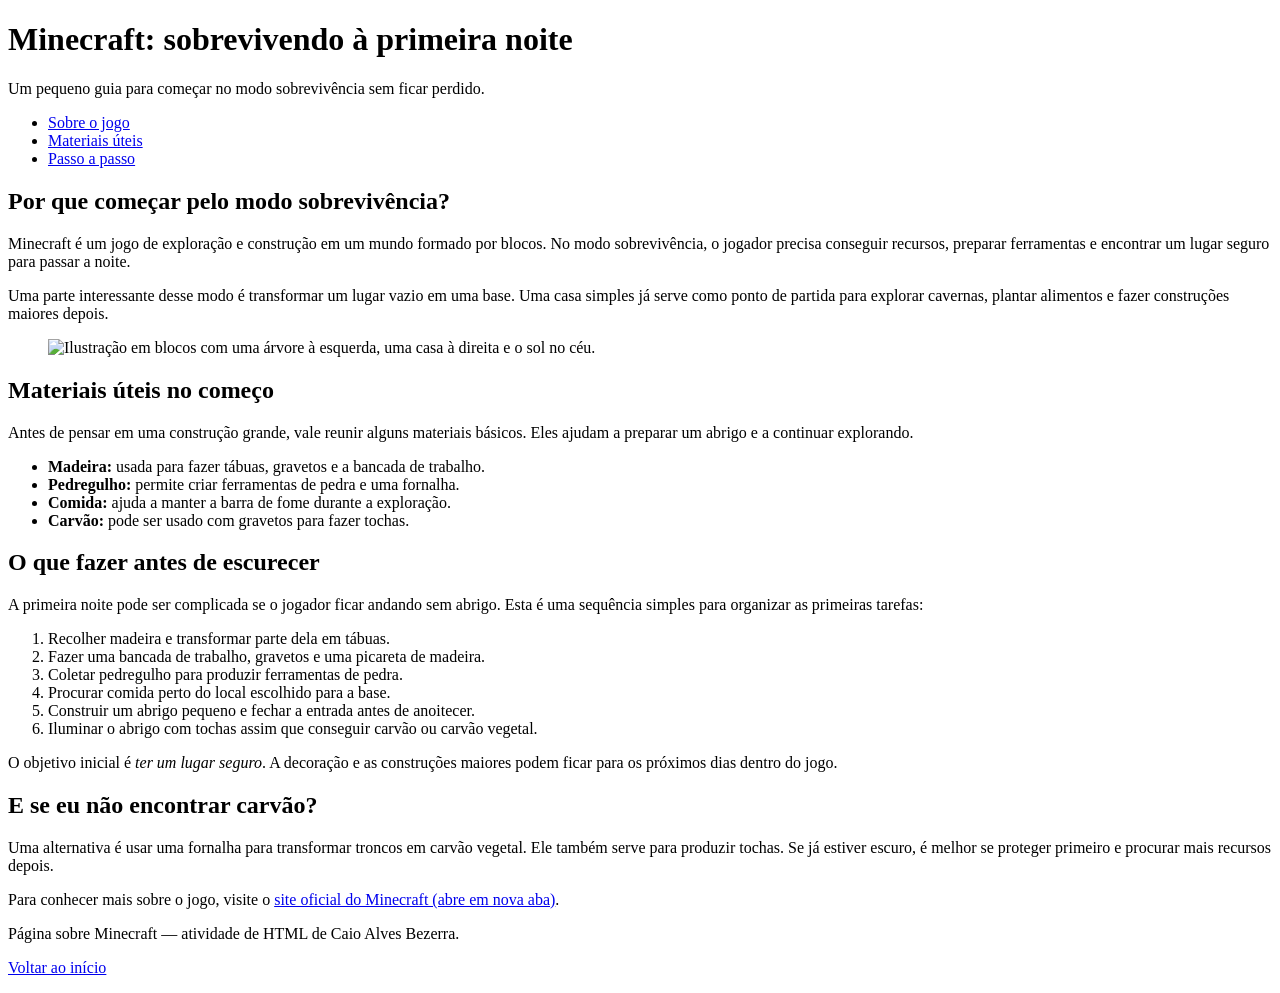
==== index.html @ b1d9fc64 "Add files via upload" ====
<!DOCTYPE html>
<html lang="pt-BR">
<head>
    <!-- Informações da página e ícone da aba do navegador. -->
    <meta charset="UTF-8">
    <meta name="viewport" content="width=device-width, initial-scale=1.0">
    <title>Minecraft: sobrevivendo à primeira noite</title>
    <link rel="shortcut icon" href="favicon.ico" type="image/x-icon">
</head>
<body>
    <header id="inicio">
        <h1>Minecraft: sobrevivendo à primeira noite</h1>
        <p>Um pequeno guia para começar no modo sobrevivência sem ficar perdido.</p>

        <!-- Os links levam para as seções dentro da própria página. -->
        <nav>
            <ul>
                <li><a href="#sobre">Sobre o jogo</a></li>
                <li><a href="#materiais">Materiais úteis</a></li>
                <li><a href="#primeira-noite">Passo a passo</a></li>
            </ul>
        </nav>
    </header>

    <main>
        <article>
            <section id="sobre">
                <h2>Por que começar pelo modo sobrevivência?</h2>
                <p>
                    Minecraft é um jogo de exploração e construção em um mundo formado por blocos.
                    No modo sobrevivência, o jogador precisa conseguir recursos, preparar ferramentas
                    e encontrar um lugar seguro para passar a noite.
                </p>
                <p>
                    Uma parte interessante desse modo é transformar um lugar vazio em uma base.
                    Uma casa simples já serve como ponto de partida para explorar cavernas,
                    plantar alimentos e fazer construções maiores depois.
                </p>

                <!-- A imagem está na pasta imagens e tem uma descrição alternativa. -->
                <figure>
                    <img src="imagens/paisagem.png" alt="Ilustração em blocos com uma árvore à esquerda, uma casa à direita e o sol no céu.">
                </figure>
            </section>

            <section id="materiais">
                <h2>Materiais úteis no começo</h2>
                <p>
                    Antes de pensar em uma construção grande, vale reunir alguns materiais básicos.
                    Eles ajudam a preparar um abrigo e a continuar explorando.
                </p>

                <!-- Lista não ordenada: materiais sem uma sequência obrigatória. -->
                <ul>
                    <li><strong>Madeira:</strong> usada para fazer tábuas, gravetos e a bancada de trabalho.</li>
                    <li><strong>Pedregulho:</strong> permite criar ferramentas de pedra e uma fornalha.</li>
                    <li><strong>Comida:</strong> ajuda a manter a barra de fome durante a exploração.</li>
                    <li><strong>Carvão:</strong> pode ser usado com gravetos para fazer tochas.</li>
                </ul>
            </section>

            <section id="primeira-noite">
                <h2>O que fazer antes de escurecer</h2>
                <p>
                    A primeira noite pode ser complicada se o jogador ficar andando sem abrigo.
                    Esta é uma sequência simples para organizar as primeiras tarefas:
                </p>

                <!-- Lista ordenada: as tarefas seguem uma ordem. -->
                <ol>
                    <li>Recolher madeira e transformar parte dela em tábuas.</li>
                    <li>Fazer uma bancada de trabalho, gravetos e uma picareta de madeira.</li>
                    <li>Coletar pedregulho para produzir ferramentas de pedra.</li>
                    <li>Procurar comida perto do local escolhido para a base.</li>
                    <li>Construir um abrigo pequeno e fechar a entrada antes de anoitecer.</li>
                    <li>Iluminar o abrigo com tochas assim que conseguir carvão ou carvão vegetal.</li>
                </ol>

                <p>
                    O objetivo inicial é <em>ter um lugar seguro</em>. A decoração e as construções
                    maiores podem ficar para os próximos dias dentro do jogo.
                </p>
            </section>
        </article>

        <!-- Informação complementar ao guia principal. -->
        <aside>
            <h2>E se eu não encontrar carvão?</h2>
            <p>
                Uma alternativa é usar uma fornalha para transformar troncos em carvão vegetal.
                Ele também serve para produzir tochas. Se já estiver escuro, é melhor se proteger
                primeiro e procurar mais recursos depois.
            </p>
            <p>
                Para conhecer mais sobre o jogo, visite o
                <a href="https://www.minecraft.net/pt-br" target="_blank" rel="noopener noreferrer">site oficial do Minecraft (abre em nova aba)</a>.
            </p>
        </aside>
    </main>

    <footer>
        <p>Página sobre Minecraft — atividade de HTML de Caio Alves Bezerra.</p>
        <p><a href="#inicio">Voltar ao início</a></p>
    </footer>
</body>
</html>
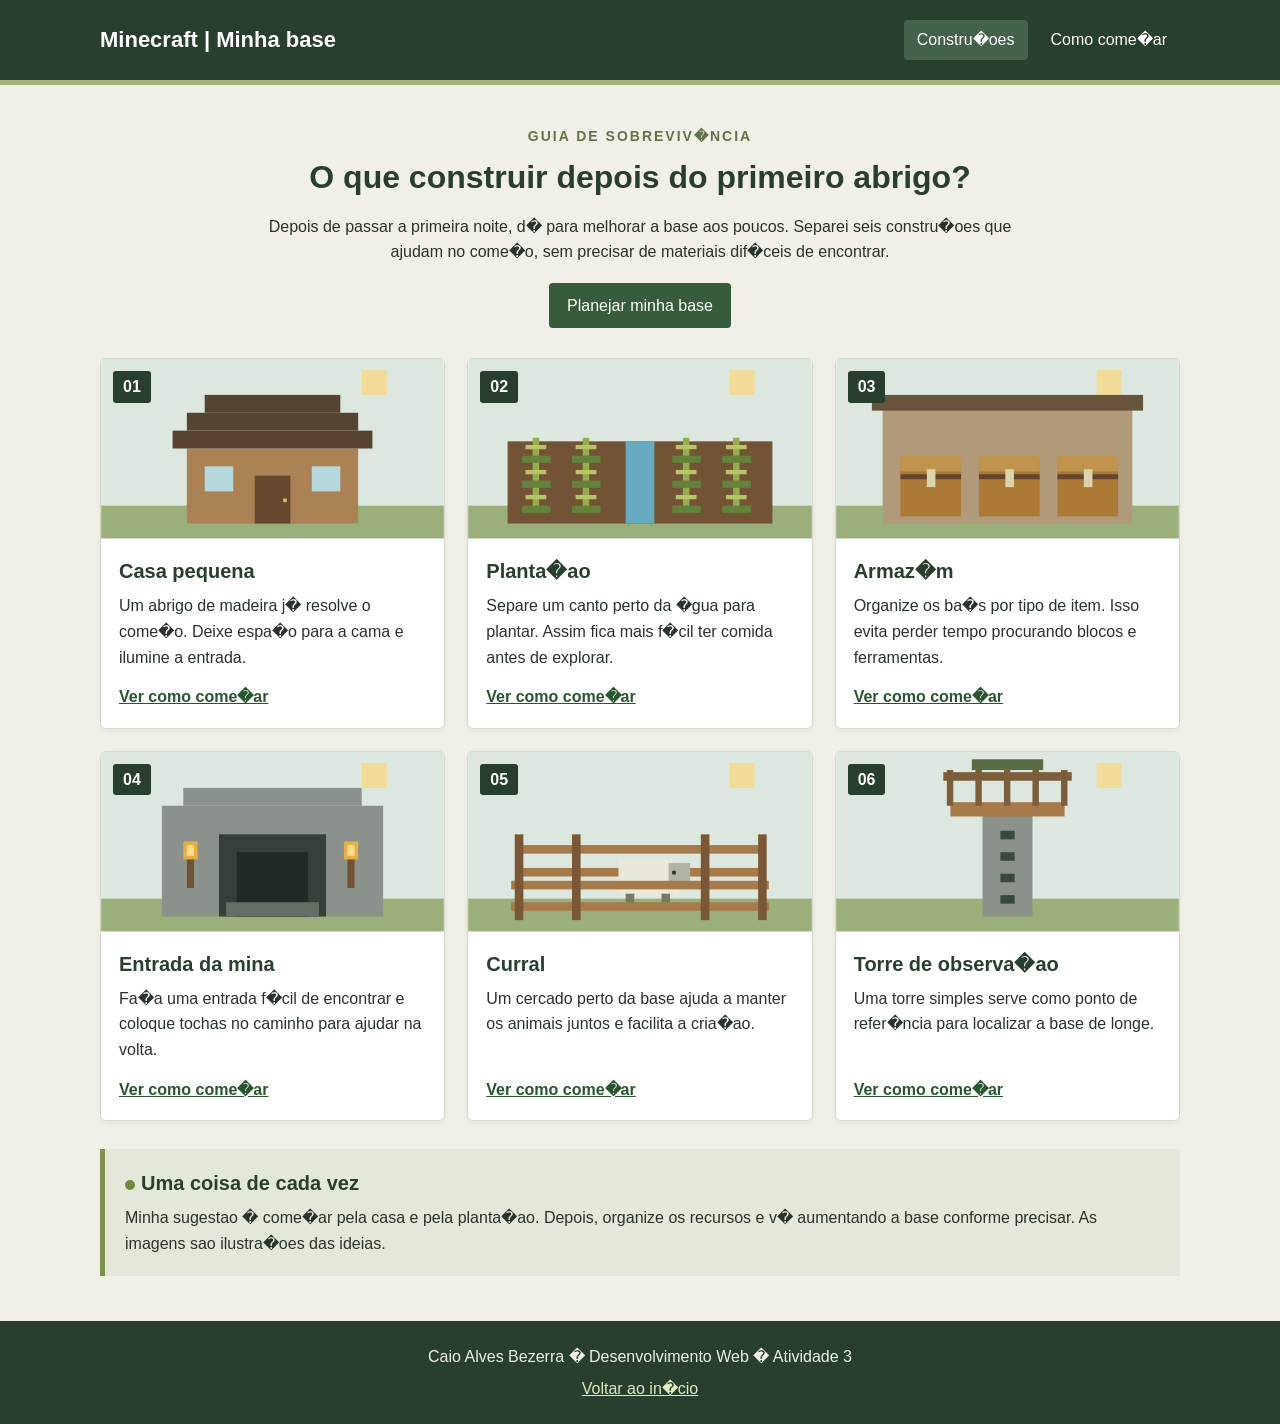
==== commit 1a882dc7: "Página inicial" ====
--- a/index.html
+++ b/index.html
@@ -1,106 +1,12 @@
 <!DOCTYPE html>
 <html lang="pt-BR">
 <head>
-    <!-- Informações da página e ícone da aba do navegador. -->
     <meta charset="UTF-8">
     <meta name="viewport" content="width=device-width, initial-scale=1.0">
-    <title>Minecraft: sobrevivendo à primeira noite</title>
-    <link rel="shortcut icon" href="favicon.ico" type="image/x-icon">
+    <meta http-equiv="refresh" content="0; url=Atividade%203/index.html">
+    <title>Minecraft | Atividade 3</title>
 </head>
 <body>
-    <header id="inicio">
-        <h1>Minecraft: sobrevivendo à primeira noite</h1>
-        <p>Um pequeno guia para começar no modo sobrevivência sem ficar perdido.</p>
-
-        <!-- Os links levam para as seções dentro da própria página. -->
-        <nav>
-            <ul>
-                <li><a href="#sobre">Sobre o jogo</a></li>
-                <li><a href="#materiais">Materiais úteis</a></li>
-                <li><a href="#primeira-noite">Passo a passo</a></li>
-            </ul>
-        </nav>
-    </header>
-
-    <main>
-        <article>
-            <section id="sobre">
-                <h2>Por que começar pelo modo sobrevivência?</h2>
-                <p>
-                    Minecraft é um jogo de exploração e construção em um mundo formado por blocos.
-                    No modo sobrevivência, o jogador precisa conseguir recursos, preparar ferramentas
-                    e encontrar um lugar seguro para passar a noite.
-                </p>
-                <p>
-                    Uma parte interessante desse modo é transformar um lugar vazio em uma base.
-                    Uma casa simples já serve como ponto de partida para explorar cavernas,
-                    plantar alimentos e fazer construções maiores depois.
-                </p>
-
-                <!-- A imagem está na pasta imagens e tem uma descrição alternativa. -->
-                <figure>
-                    <img src="imagens/paisagem.png" alt="Ilustração em blocos com uma árvore à esquerda, uma casa à direita e o sol no céu.">
-                </figure>
-            </section>
-
-            <section id="materiais">
-                <h2>Materiais úteis no começo</h2>
-                <p>
-                    Antes de pensar em uma construção grande, vale reunir alguns materiais básicos.
-                    Eles ajudam a preparar um abrigo e a continuar explorando.
-                </p>
-
-                <!-- Lista não ordenada: materiais sem uma sequência obrigatória. -->
-                <ul>
-                    <li><strong>Madeira:</strong> usada para fazer tábuas, gravetos e a bancada de trabalho.</li>
-                    <li><strong>Pedregulho:</strong> permite criar ferramentas de pedra e uma fornalha.</li>
-                    <li><strong>Comida:</strong> ajuda a manter a barra de fome durante a exploração.</li>
-                    <li><strong>Carvão:</strong> pode ser usado com gravetos para fazer tochas.</li>
-                </ul>
-            </section>
-
-            <section id="primeira-noite">
-                <h2>O que fazer antes de escurecer</h2>
-                <p>
-                    A primeira noite pode ser complicada se o jogador ficar andando sem abrigo.
-                    Esta é uma sequência simples para organizar as primeiras tarefas:
-                </p>
-
-                <!-- Lista ordenada: as tarefas seguem uma ordem. -->
-                <ol>
-                    <li>Recolher madeira e transformar parte dela em tábuas.</li>
-                    <li>Fazer uma bancada de trabalho, gravetos e uma picareta de madeira.</li>
-                    <li>Coletar pedregulho para produzir ferramentas de pedra.</li>
-                    <li>Procurar comida perto do local escolhido para a base.</li>
-                    <li>Construir um abrigo pequeno e fechar a entrada antes de anoitecer.</li>
-                    <li>Iluminar o abrigo com tochas assim que conseguir carvão ou carvão vegetal.</li>
-                </ol>
-
-                <p>
-                    O objetivo inicial é <em>ter um lugar seguro</em>. A decoração e as construções
-                    maiores podem ficar para os próximos dias dentro do jogo.
-                </p>
-            </section>
-        </article>
-
-        <!-- Informação complementar ao guia principal. -->
-        <aside>
-            <h2>E se eu não encontrar carvão?</h2>
-            <p>
-                Uma alternativa é usar uma fornalha para transformar troncos em carvão vegetal.
-                Ele também serve para produzir tochas. Se já estiver escuro, é melhor se proteger
-                primeiro e procurar mais recursos depois.
-            </p>
-            <p>
-                Para conhecer mais sobre o jogo, visite o
-                <a href="https://www.minecraft.net/pt-br" target="_blank" rel="noopener noreferrer">site oficial do Minecraft (abre em nova aba)</a>.
-            </p>
-        </aside>
-    </main>
-
-    <footer>
-        <p>Página sobre Minecraft — atividade de HTML de Caio Alves Bezerra.</p>
-        <p><a href="#inicio">Voltar ao início</a></p>
-    </footer>
+    <p><a href="Atividade%203/index.html">Abrir a atividade 3 de Desenvolvimento Web</a></p>
 </body>
 </html>
